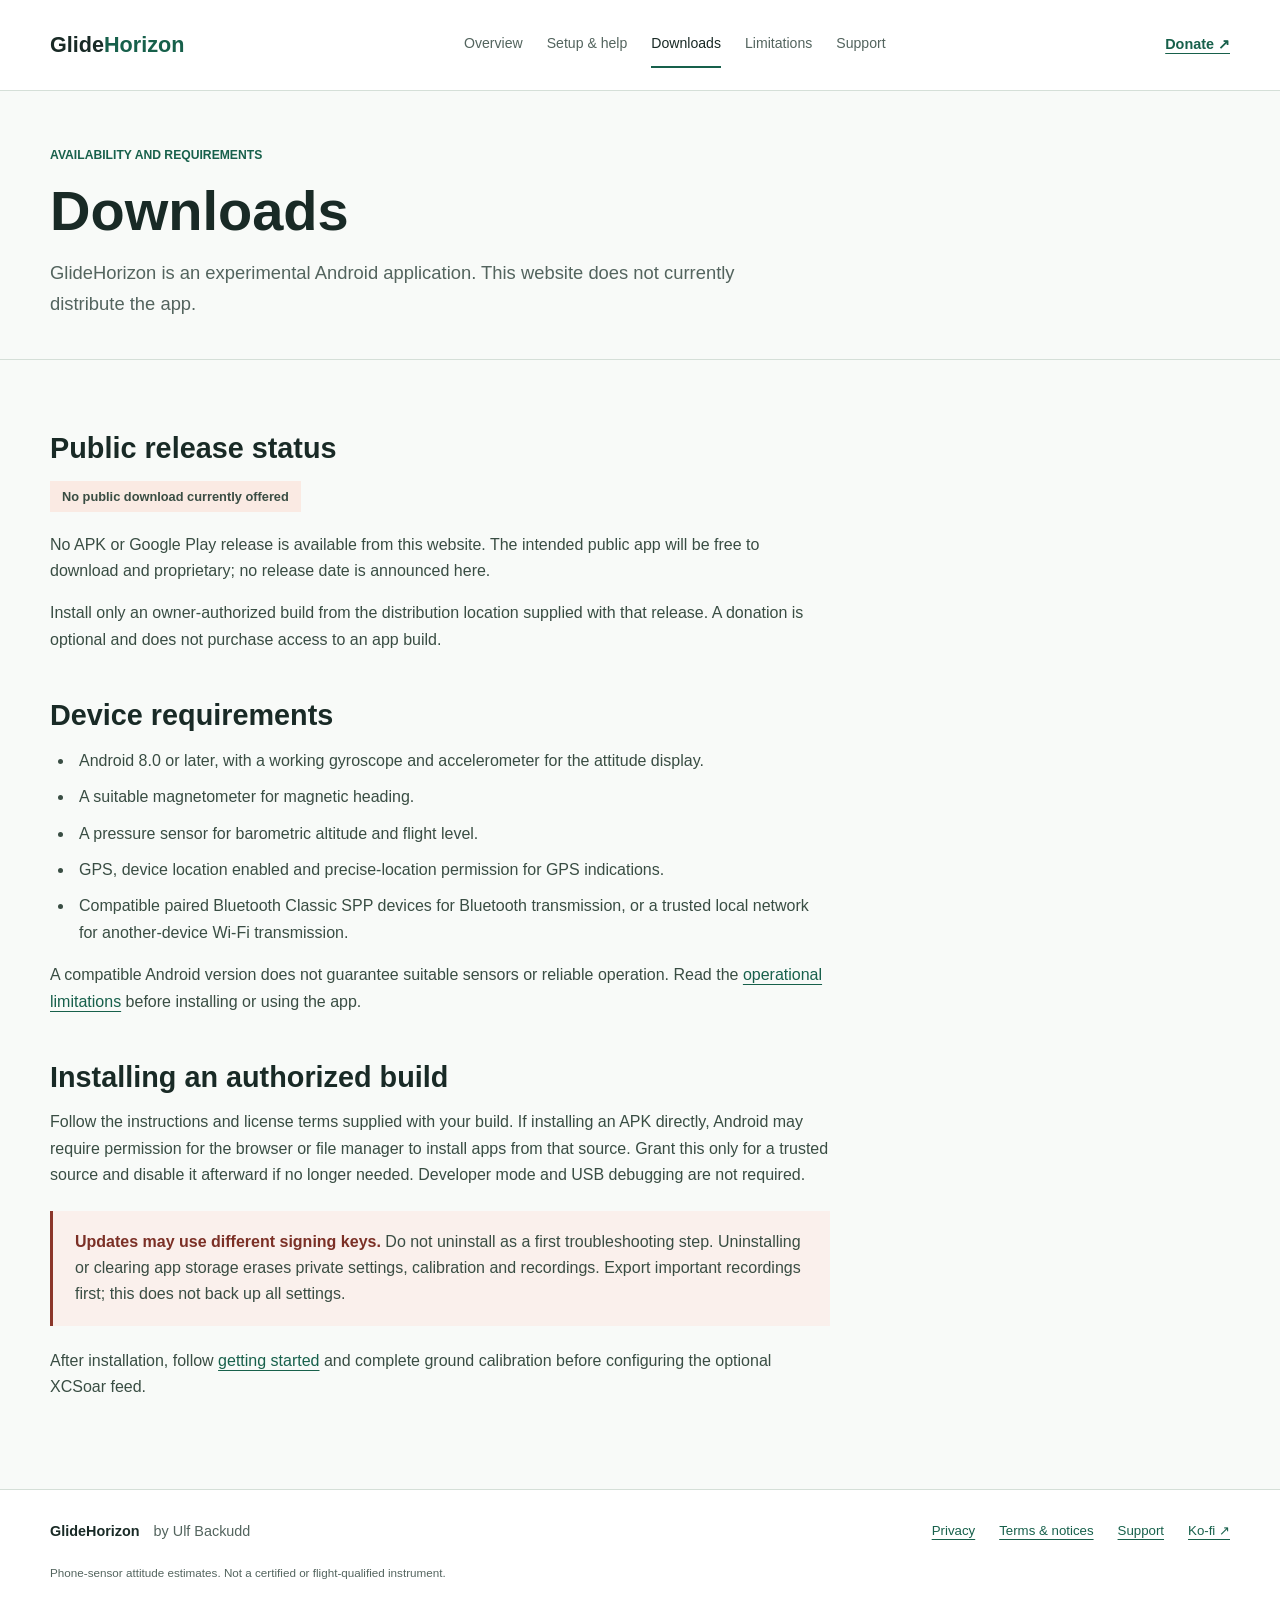
==== site/downloads.html @ 69241511 "Prepare website for publication with complete pages and Pages deployment Co-authored-by: Copilot <22" ====
<!doctype html>
<html lang="en">
<head>
  <meta charset="utf-8">
  <meta name="viewport" content="width=device-width, initial-scale=1">
  <meta name="description" content="GlideHorizon download availability, Android requirements and installation precautions for authorized experimental builds.">
  <title>Downloads | GlideHorizon</title>
  <link rel="stylesheet" href="assets/site.css">
</head>
<body>
  <a class="skip-link" href="#main">Skip to content</a>
  <header class="site-header"><div class="container header-inner">
    <a class="wordmark" href="index.html" aria-label="GlideHorizon home">Glide<span>Horizon</span></a>
    <nav aria-label="Main navigation"><a href="index.html">Overview</a><a href="setup.html">Setup &amp; help</a><a href="downloads.html" aria-current="page">Downloads</a><a href="limitations.html">Limitations</a><a href="support.html">Support</a></nav>
    <a class="donate-link" href="https://ko-fi.com/ulfbackudd" rel="noreferrer">Donate <span aria-hidden="true">&#8599;</span></a>
  </div></header>
  <main id="main">
    <div class="page-heading"><div class="container"><p class="eyebrow">Availability and requirements</p><h1>Downloads</h1><p class="description">GlideHorizon is an experimental Android application. This website does not currently distribute the app.</p></div></div>
    <div class="container section"><div class="document">
      <section><h2>Public release status</h2><p class="release-state">No public download currently offered</p><p>No APK or Google Play release is available from this website. The intended public app will be free to download and proprietary; no release date is announced here.</p><p>Install only an owner-authorized build from the distribution location supplied with that release. A donation is optional and does not purchase access to an app build.</p></section>
      <section><h2>Device requirements</h2><ul><li>Android 8.0 or later, with a working gyroscope and accelerometer for the attitude display.</li><li>A suitable magnetometer for magnetic heading.</li><li>A pressure sensor for barometric altitude and flight level.</li><li>GPS, device location enabled and precise-location permission for GPS indications.</li><li>Compatible paired Bluetooth Classic SPP devices for Bluetooth transmission, or a trusted local network for another-device Wi-Fi transmission.</li></ul><p>A compatible Android version does not guarantee suitable sensors or reliable operation. Read the <a href="limitations.html">operational limitations</a> before installing or using the app.</p></section>
      <section><h2>Installing an authorized build</h2><p>Follow the instructions and license terms supplied with your build. If installing an APK directly, Android may require permission for the browser or file manager to install apps from that source. Grant this only for a trusted source and disable it afterward if no longer needed. Developer mode and USB debugging are not required.</p><div class="notice"><p><strong>Updates may use different signing keys.</strong> Do not uninstall as a first troubleshooting step. Uninstalling or clearing app storage erases private settings, calibration and recordings. Export important recordings first; this does not back up all settings.</p></div><p>After installation, follow <a href="setup.html#start">getting started</a> and complete ground calibration before configuring the optional XCSoar feed.</p></section>
    </div></div>
  </main>
  <footer class="site-footer"><div class="container footer-inner"><p>GlideHorizon <span>by Ulf Backudd</span></p><nav aria-label="Footer navigation"><a href="privacy.html">Privacy</a><a href="terms.html">Terms &amp; notices</a><a href="support.html">Support</a><a href="https://ko-fi.com/ulfbackudd" rel="noreferrer">Ko-fi &#8599;</a></nav><small>Phone-sensor attitude estimates. Not a certified or flight-qualified instrument.</small></div></footer>
</body>
</html>
---- site/assets/site.css ----
:root {
  color-scheme: light;
  --paper: #f8faf8;
  --ink: #192a26;
  --muted: #53645e;
  --line: #d5dfd8;
  --accent: #d2ee75;
  --link: #17604b;
  --dark: #162823;
  --warning: #8b362a;
  font-family: "Trebuchet MS", sans-serif;
  font-size: 16px;
  line-height: 1.65;
  letter-spacing: 0;
}
* { box-sizing: border-box; }
body { margin: 0; background: var(--paper); color: var(--ink); }
a { color: var(--link); text-underline-offset: 4px; }
a:hover { text-decoration-thickness: 2px; }
a:focus-visible, summary:focus-visible { outline: 3px solid #d05728; outline-offset: 5px; }
img { max-width: 100%; height: auto; display: block; }
p { margin: 0 0 1rem; }
h1, h2, h3 { font-family: "Bahnschrift", "Franklin Gothic Medium", sans-serif; font-weight: 600; line-height: 1.13; margin: 0 0 1rem; overflow-wrap: anywhere; }
h1 { font-size: 3.5rem; }
h2 { font-size: 2.25rem; }
h3 { font-size: 1.35rem; }
strong { font-weight: 700; }
.container { width: min(1180px, calc(100% - 80px)); margin-inline: auto; }
.skip-link { position: absolute; top: -100px; left: 20px; background: white; color: var(--ink); padding: 12px 20px; z-index: 10; }
.skip-link:focus { top: 10px; }
.site-header { background: #fff; border-bottom: 1px solid var(--line); }
.header-inner { display: flex; align-items: center; justify-content: space-between; gap: 28px; min-height: 90px; }
.wordmark { font-family: "Bahnschrift", "Franklin Gothic Medium", sans-serif; font-size: 1.35rem; font-weight: 600; text-decoration: none; color: var(--ink); white-space: nowrap; }
.wordmark span { color: var(--link); }
nav { display: flex; gap: 24px; flex-wrap: wrap; }
.site-header nav a { color: var(--muted); font-size: .88rem; text-decoration: none; padding-block: 10px; border-bottom: 2px solid transparent; }
.site-header nav a:hover, .site-header nav a[aria-current="page"] { color: var(--ink); border-bottom-color: var(--link); }
.donate-link { font-size: .9rem; font-weight: 700; white-space: nowrap; }
.overview { background-color: var(--dark); color: #f6faf4; background-image: repeating-linear-gradient(90deg, transparent 0, transparent 119px, #ffffff04 119px, #ffffff04 120px); }
.overview-layout { display: grid; grid-template-columns: minmax(0, 1fr) 310px; gap: 80px; align-items: center; padding-block: 48px; }
.eyebrow, .item-number { font-family: "Bahnschrift", "Trebuchet MS", sans-serif; font-size: .76rem; text-transform: uppercase; font-weight: 600; }
.overview .eyebrow { color: var(--accent); margin-bottom: 28px; }
.status-dot { display: inline-block; width: 7px; height: 7px; background: var(--accent); margin-right: 10px; border-radius: 50%; }
.overview h1 { font-size: 4.2rem; margin-bottom: 20px; }
.lead { font-size: 1.9rem; line-height: 1.3; margin-bottom: 22px; }
.intro { max-width: 510px; color: #c1d0c8; font-size: 1.05rem; }
.actions { display: flex; align-items: center; flex-wrap: wrap; gap: 22px; margin-block: 28px 36px; }
.button { display: inline-flex; gap: 24px; align-items: center; justify-content: space-between; padding: 12px 20px; background: var(--accent); color: var(--ink); font-size: .9rem; font-weight: 700; text-decoration: none; border-radius: 3px; min-height: 48px; }
.button:hover { background: #e4fa9e; }
.text-link { font-weight: 700; font-size: .9rem; }
.overview .text-link { color: #e0eadf; }
.safety-note { border-left: 3px solid var(--accent); padding-left: 18px; max-width: 530px; }
.safety-note strong { font-size: .9rem; }
.safety-note p { color: #c1d0c8; font-size: .85rem; line-height: 1.65; margin: 5px 0 0; }
.availability { color: #b0c3b9; font-size: .74rem; margin: 28px 0 0; }
.availability span { margin-inline: 10px; }
.app-figure { margin: 0; justify-self: center; width: 260px; }
.app-figure img { width: 100%; aspect-ratio: 918 / 2048; object-fit: contain; box-shadow: 0 12px 36px #0004; }
.app-figure a { display: block; }
figcaption { font-size: .73rem; line-height: 1.5; margin-top: 12px; color: #d3ded7; }
figcaption span { display: block; color: #a8bcb1; }
.section { padding-block: 72px; }
.section-heading { max-width: 730px; margin-bottom: 40px; }
.section-heading > p:last-child { color: var(--muted); }
.eyebrow { color: var(--link); margin-bottom: 14px; }
.feature-grid { display: grid; grid-template-columns: repeat(3, minmax(0, 1fr)); gap: 36px; }
.feature-grid article { border-top: 1px solid var(--line); padding-top: 24px; }
.item-number { color: var(--muted); margin-bottom: 24px; }
.feature-grid p:not(.item-number) { color: var(--muted); font-size: .95rem; }
.feature-grid a { font-size: .88rem; font-weight: 700; }
.turn-section { border-top: 1px solid var(--line); background: #fff; padding-block: 64px; }
.turn-layout { display: grid; grid-template-columns: 310px minmax(0, 1fr); gap: 80px; align-items: center; }
.turn-copy { max-width: 650px; }
.turn-intro { font-size: 1.1rem; color: var(--muted); }
.turn-details { margin-block: 28px; }
.turn-details > div { border-top: 1px solid var(--line); padding-block: 16px; }
.turn-details dt { font-weight: 700; margin-bottom: 4px; }
.turn-details dd { margin: 0; color: var(--muted); font-size: .95rem; }
.turn-caution { border-left: 3px solid var(--link); padding-left: 18px; color: var(--muted); font-size: .85rem; }
.turn-section figcaption { color: var(--ink); }
.turn-section figcaption span { color: var(--muted); }
.limit-band { background: #e9efeb; border-block: 1px solid var(--line); padding-block: 52px; }
.limit-layout { display: grid; grid-template-columns: 1fr 1fr; gap: 70px; }
.limit-layout p:not(.eyebrow) { color: #3a5146; }
.support-strip { display: flex; justify-content: space-between; align-items: center; gap: 50px; }
.support-strip > div { max-width: 700px; }
.support-strip p:last-child { color: var(--muted); margin-bottom: 0; }
.button-dark { background: var(--dark); color: white; flex-shrink: 0; }
.button-dark:hover { background: #2c4b3e; }
.site-footer { border-top: 1px solid var(--line); padding-block: 30px; background: white; }
.footer-inner { display: flex; align-items: center; flex-wrap: wrap; justify-content: space-between; gap: 20px 40px; }
.footer-inner p { font-weight: 700; margin: 0; font-size: .9rem; }
.footer-inner p span { font-weight: 400; color: var(--muted); margin-left: 10px; }
.footer-inner nav a { font-size: .83rem; }
.footer-inner small { flex-basis: 100%; color: var(--muted); font-size: .73rem; }
.page-heading { padding-block: 54px 40px; border-bottom: 1px solid var(--line); }
.page-heading .description { max-width: 720px; color: var(--muted); font-size: 1.15rem; margin-bottom: 0; }
.document-layout { display: grid; grid-template-columns: 220px minmax(0, 1fr); gap: 70px; padding-block: 46px 80px; }
.contents { align-self: start; position: sticky; top: 24px; }
.contents nav { display: flex; flex-direction: column; gap: 0; }
.contents a { padding-block: 8px; font-size: .88rem; text-decoration: none; }
.contents a:hover { text-decoration: underline; }
.document { max-width: 780px; min-width: 0; }
.document > section { margin-bottom: 46px; scroll-margin-top: 24px; }
.document > section:last-child { margin-bottom: 0; }
.document h2 { font-size: 1.8rem; }
.document h3 { font-size: 1.15rem; margin-top: 28px; }
.document p, .document li { color: #394d43; }
.document li { margin-bottom: 10px; padding-left: 5px; }
.document ol, .document ul { padding-left: 24px; }
.notice { border-left: 3px solid var(--warning); background: #faf0ec; padding: 18px 22px; margin-block: 22px; }
.notice p:last-child { margin-bottom: 0; }
.notice strong { color: #7b3026; }
.note { border-left: 3px solid var(--link); padding: 4px 0 4px 20px; margin-block: 24px; }
.note p:last-child { margin-bottom: 0; }
.table-wrap { overflow-x: auto; margin-block: 20px; }
table { border-collapse: collapse; width: 100%; font-size: .9rem; text-align: left; }
th, td { padding: 14px 16px; border-bottom: 1px solid var(--line); vertical-align: top; }
th { background: #e9efeb; font-weight: 700; }
td:first-child { font-weight: 700; }
code { font-size: .9em; overflow-wrap: anywhere; }
details { border-block-end: 1px solid var(--line); padding-block: 16px; }
summary { cursor: pointer; font-weight: 700; padding: 5px 0; }
details p { margin: 14px 0 4px; }
.release-state { display: inline-block; color: #7b3026; background: #faeae3; padding: 5px 12px; font-size: .8rem; font-weight: 700; margin-bottom: 20px; }
@media (min-width: 1500px) { .overview-layout { padding-block: 42px; } }
@media (max-width: 1100px) {
  .container { width: calc(100% - 48px); }
  .header-inner { flex-wrap: wrap; gap: 8px 24px; padding-block: 16px; }
  .header-inner nav { order: 3; flex-basis: 100%; gap: 24px; }
  .overview-layout { gap: 32px; grid-template-columns: minmax(0, 1fr) 260px; }
  .turn-layout { gap: 32px; grid-template-columns: 260px minmax(0, 1fr); }
  .overview h1 { font-size: 3.3rem; }
  .document-layout { gap: 36px; grid-template-columns: 180px minmax(0, 1fr); }
  .support-strip { align-items: flex-start; flex-direction: column; gap: 24px; }
}
@media (max-width: 720px) {
  .container { width: calc(100% - 36px); }
  .header-inner nav { gap: 2px 18px; }
  .site-header nav a { font-size: .8rem; padding-block: 7px; }
  .overview-layout { grid-template-columns: minmax(0, 1fr); gap: 30px; padding-block: 32px; }
  .overview h1 { font-size: 2.6rem; }
  .lead { font-size: 1.45rem; }
  .intro { font-size: .95rem; }
  .overview .eyebrow { margin-bottom: 18px; }
  .actions { margin-block: 24px; gap: 16px; }
  .availability { margin-top: 20px; }
  .app-figure { width: 220px; }
  .turn-section { padding-block: 44px; }
  .turn-layout { grid-template-columns: minmax(0, 1fr); gap: 30px; }
  .turn-copy { grid-row: 1; }
  .section { padding-block: 44px; }
  h1 { font-size: 2.6rem; }
  h2 { font-size: 1.8rem; }
  .feature-grid, .limit-layout { grid-template-columns: minmax(0, 1fr); gap: 28px; }
  .item-number { margin-bottom: 16px; }
  .limit-band { padding-block: 36px; }
  .limit-layout h2 br { display: none; }
  .footer-inner nav { gap: 12px 24px; }
  .page-heading { padding-block: 36px 28px; }
  .document-layout { grid-template-columns: minmax(0, 1fr); padding-block: 28px 48px; gap: 30px; }
  .contents { position: static; padding-bottom: 20px; border-bottom: 1px solid var(--line); }
  .contents nav { flex-direction: row; gap: 4px 20px; }
  .contents a { padding-block: 4px; }
  .notice { padding: 16px; }
}
@media (max-width: 360px) { .overview h1, h1 { font-size: 2.25rem; } }
@media (prefers-reduced-motion: no-preference) { .overview-copy { animation: arrive .45s ease-out; } @keyframes arrive { from { opacity: 0; transform: translateY(6px); } to { opacity: 1; transform: translateY(0); } } }
@media print { .site-header, .site-footer, .contents, .actions, .skip-link { display: none; } .container { width: 100%; } .document-layout { display: block; } .overview { background: white; color: black; } .overview p, .overview .eyebrow { color: black; } details::details-content { content-visibility: visible; } }
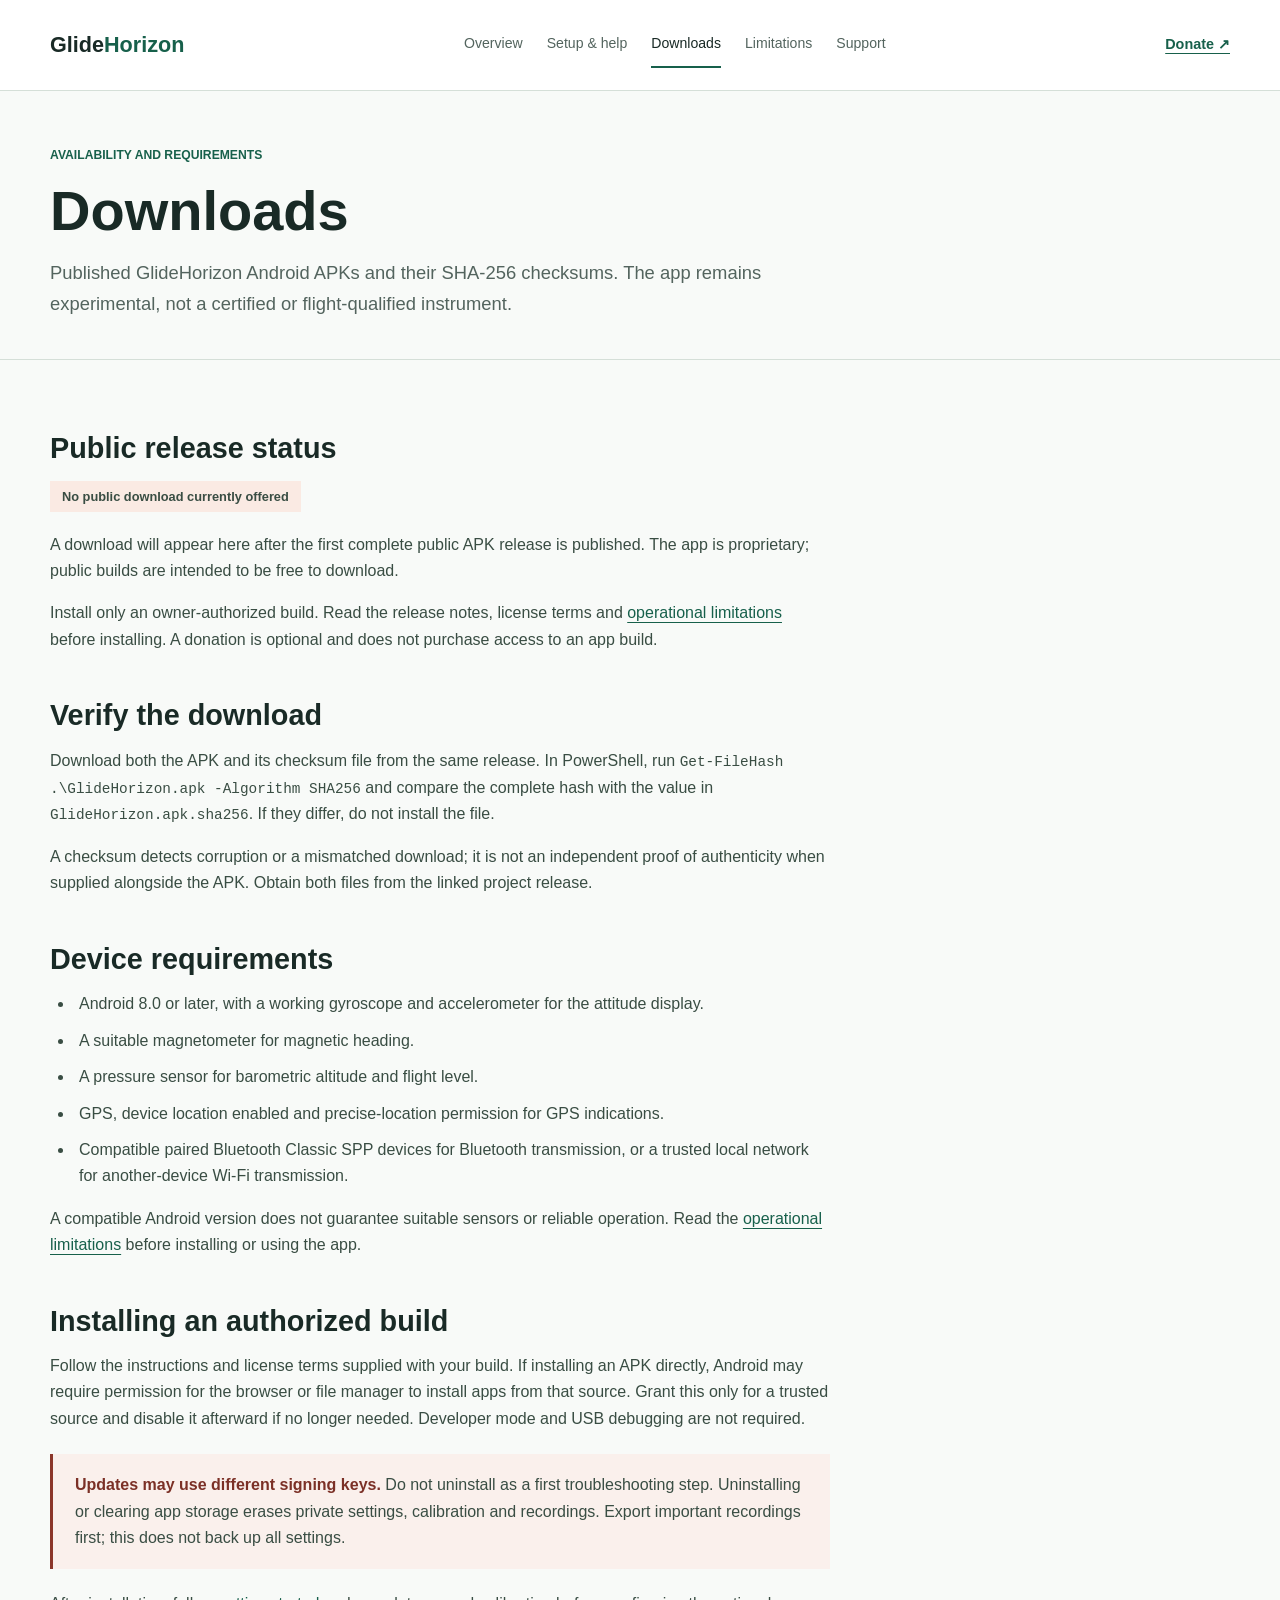
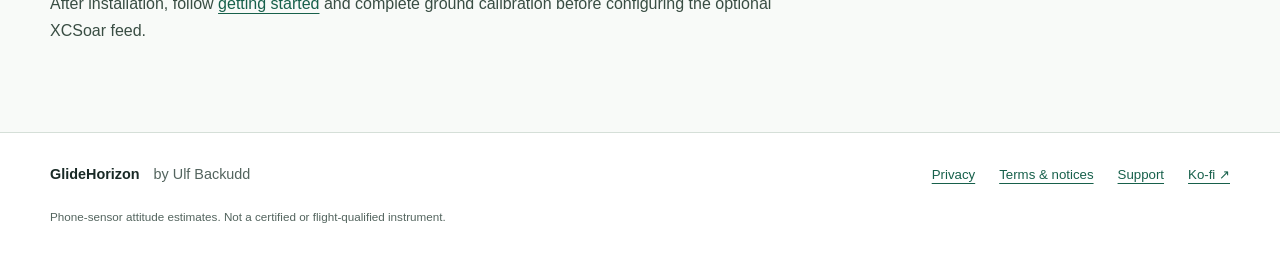
==== commit 7b20fb41: "Automate tagged APK releases and website downloads Co-authored-by: Copilot <223556219+Copilot@users." ====
--- a/site/downloads.html
+++ b/site/downloads.html
@@ -15,9 +15,15 @@
     <a class="donate-link" href="https://ko-fi.com/ulfbackudd" rel="noreferrer">Donate <span aria-hidden="true">&#8599;</span></a>
   </div></header>
   <main id="main">
-    <div class="page-heading"><div class="container"><p class="eyebrow">Availability and requirements</p><h1>Downloads</h1><p class="description">GlideHorizon is an experimental Android application. This website does not currently distribute the app.</p></div></div>
+    <div class="page-heading"><div class="container"><p class="eyebrow">Availability and requirements</p><h1>Downloads</h1><p class="description">Published GlideHorizon Android APKs and their SHA-256 checksums. The app remains experimental, not a certified or flight-qualified instrument.</p></div></div>
     <div class="container section"><div class="document">
-      <section><h2>Public release status</h2><p class="release-state">No public download currently offered</p><p>No APK or Google Play release is available from this website. The intended public app will be free to download and proprietary; no release date is announced here.</p><p>Install only an owner-authorized build from the distribution location supplied with that release. A donation is optional and does not purchase access to an app build.</p></section>
+      <section><h2>Public release status</h2>
+        <!-- release-downloads:start -->
+        <p class="release-state">No public download currently offered</p><p>A download will appear here after the first complete public APK release is published. The app is proprietary; public builds are intended to be free to download.</p>
+        <!-- release-downloads:end -->
+        <p>Install only an owner-authorized build. Read the release notes, license terms and <a href="limitations.html">operational limitations</a> before installing. A donation is optional and does not purchase access to an app build.</p>
+      </section>
+      <section><h2>Verify the download</h2><p>Download both the APK and its checksum file from the same release. In PowerShell, run <code>Get-FileHash .\GlideHorizon.apk -Algorithm SHA256</code> and compare the complete hash with the value in <code>GlideHorizon.apk.sha256</code>. If they differ, do not install the file.</p><p>A checksum detects corruption or a mismatched download; it is not an independent proof of authenticity when supplied alongside the APK. Obtain both files from the linked project release.</p></section>
       <section><h2>Device requirements</h2><ul><li>Android 8.0 or later, with a working gyroscope and accelerometer for the attitude display.</li><li>A suitable magnetometer for magnetic heading.</li><li>A pressure sensor for barometric altitude and flight level.</li><li>GPS, device location enabled and precise-location permission for GPS indications.</li><li>Compatible paired Bluetooth Classic SPP devices for Bluetooth transmission, or a trusted local network for another-device Wi-Fi transmission.</li></ul><p>A compatible Android version does not guarantee suitable sensors or reliable operation. Read the <a href="limitations.html">operational limitations</a> before installing or using the app.</p></section>
       <section><h2>Installing an authorized build</h2><p>Follow the instructions and license terms supplied with your build. If installing an APK directly, Android may require permission for the browser or file manager to install apps from that source. Grant this only for a trusted source and disable it afterward if no longer needed. Developer mode and USB debugging are not required.</p><div class="notice"><p><strong>Updates may use different signing keys.</strong> Do not uninstall as a first troubleshooting step. Uninstalling or clearing app storage erases private settings, calibration and recordings. Export important recordings first; this does not back up all settings.</p></div><p>After installation, follow <a href="setup.html#start">getting started</a> and complete ground calibration before configuring the optional XCSoar feed.</p></section>
     </div></div>
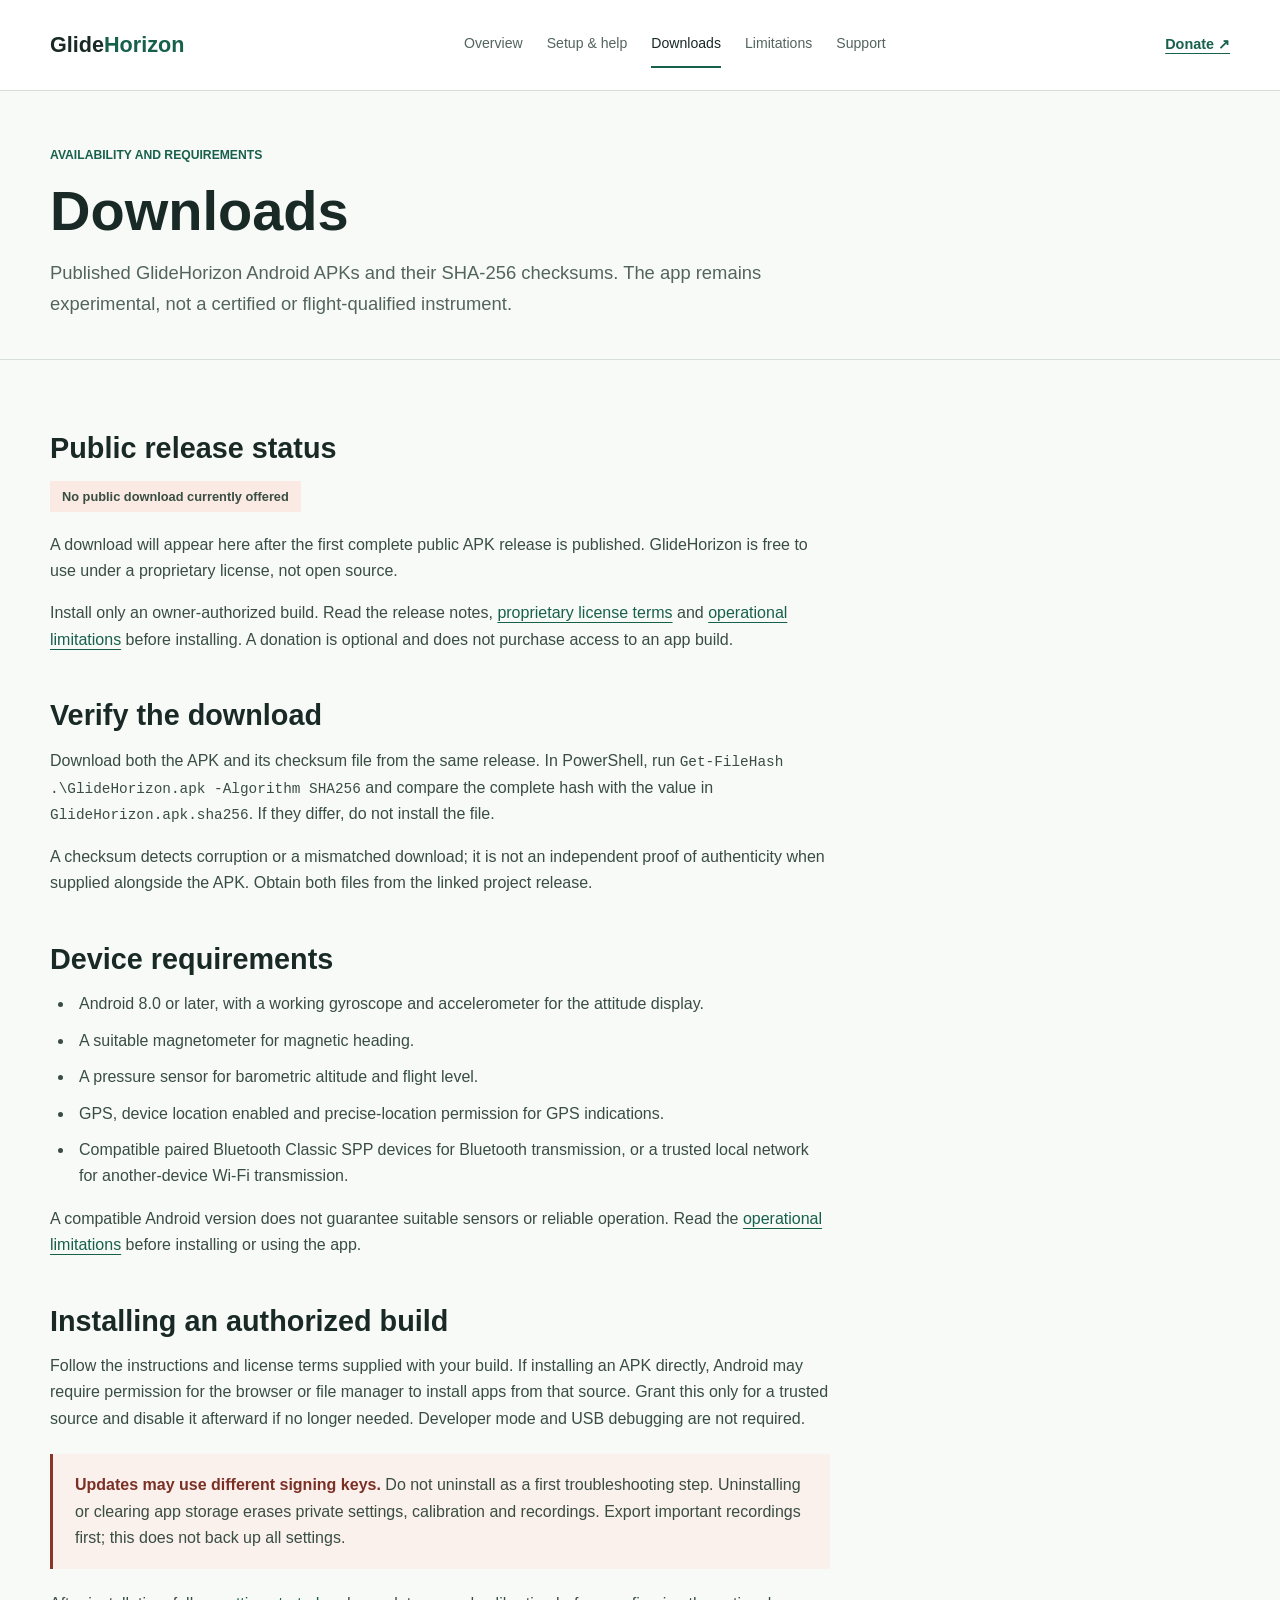
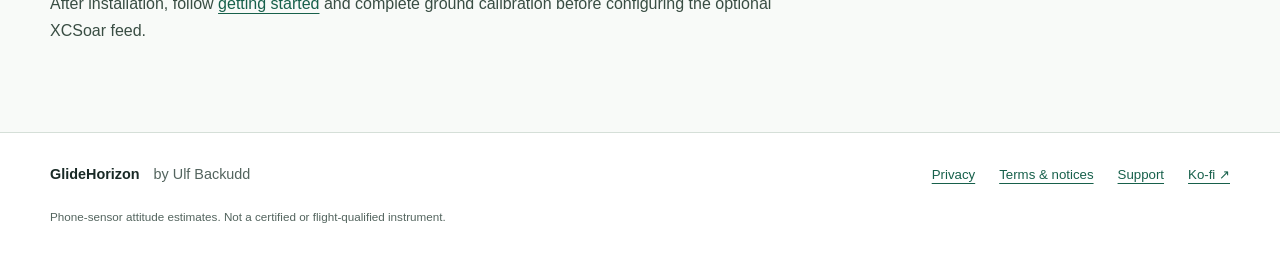
==== commit 4e07a6ea: "Publish approved license and GlideHorizon v1.0.5 Co-authored-by: Copilot <223556219+Copilot@users.no" ====
--- a/site/downloads.html
+++ b/site/downloads.html
@@ -19,9 +19,9 @@
     <div class="container section"><div class="document">
       <section><h2>Public release status</h2>
         <!-- release-downloads:start -->
-        <p class="release-state">No public download currently offered</p><p>A download will appear here after the first complete public APK release is published. The app is proprietary; public builds are intended to be free to download.</p>
+        <p class="release-state">No public download currently offered</p><p>A download will appear here after the first complete public APK release is published. GlideHorizon is free to use under a proprietary license, not open source.</p>
         <!-- release-downloads:end -->
-        <p>Install only an owner-authorized build. Read the release notes, license terms and <a href="limitations.html">operational limitations</a> before installing. A donation is optional and does not purchase access to an app build.</p>
+        <p>Install only an owner-authorized build. Read the release notes, <a href="terms.html#license">proprietary license terms</a> and <a href="limitations.html">operational limitations</a> before installing. A donation is optional and does not purchase access to an app build.</p>
       </section>
       <section><h2>Verify the download</h2><p>Download both the APK and its checksum file from the same release. In PowerShell, run <code>Get-FileHash .\GlideHorizon.apk -Algorithm SHA256</code> and compare the complete hash with the value in <code>GlideHorizon.apk.sha256</code>. If they differ, do not install the file.</p><p>A checksum detects corruption or a mismatched download; it is not an independent proof of authenticity when supplied alongside the APK. Obtain both files from the linked project release.</p></section>
       <section><h2>Device requirements</h2><ul><li>Android 8.0 or later, with a working gyroscope and accelerometer for the attitude display.</li><li>A suitable magnetometer for magnetic heading.</li><li>A pressure sensor for barometric altitude and flight level.</li><li>GPS, device location enabled and precise-location permission for GPS indications.</li><li>Compatible paired Bluetooth Classic SPP devices for Bluetooth transmission, or a trusted local network for another-device Wi-Fi transmission.</li></ul><p>A compatible Android version does not guarantee suitable sensors or reliable operation. Read the <a href="limitations.html">operational limitations</a> before installing or using the app.</p></section>
